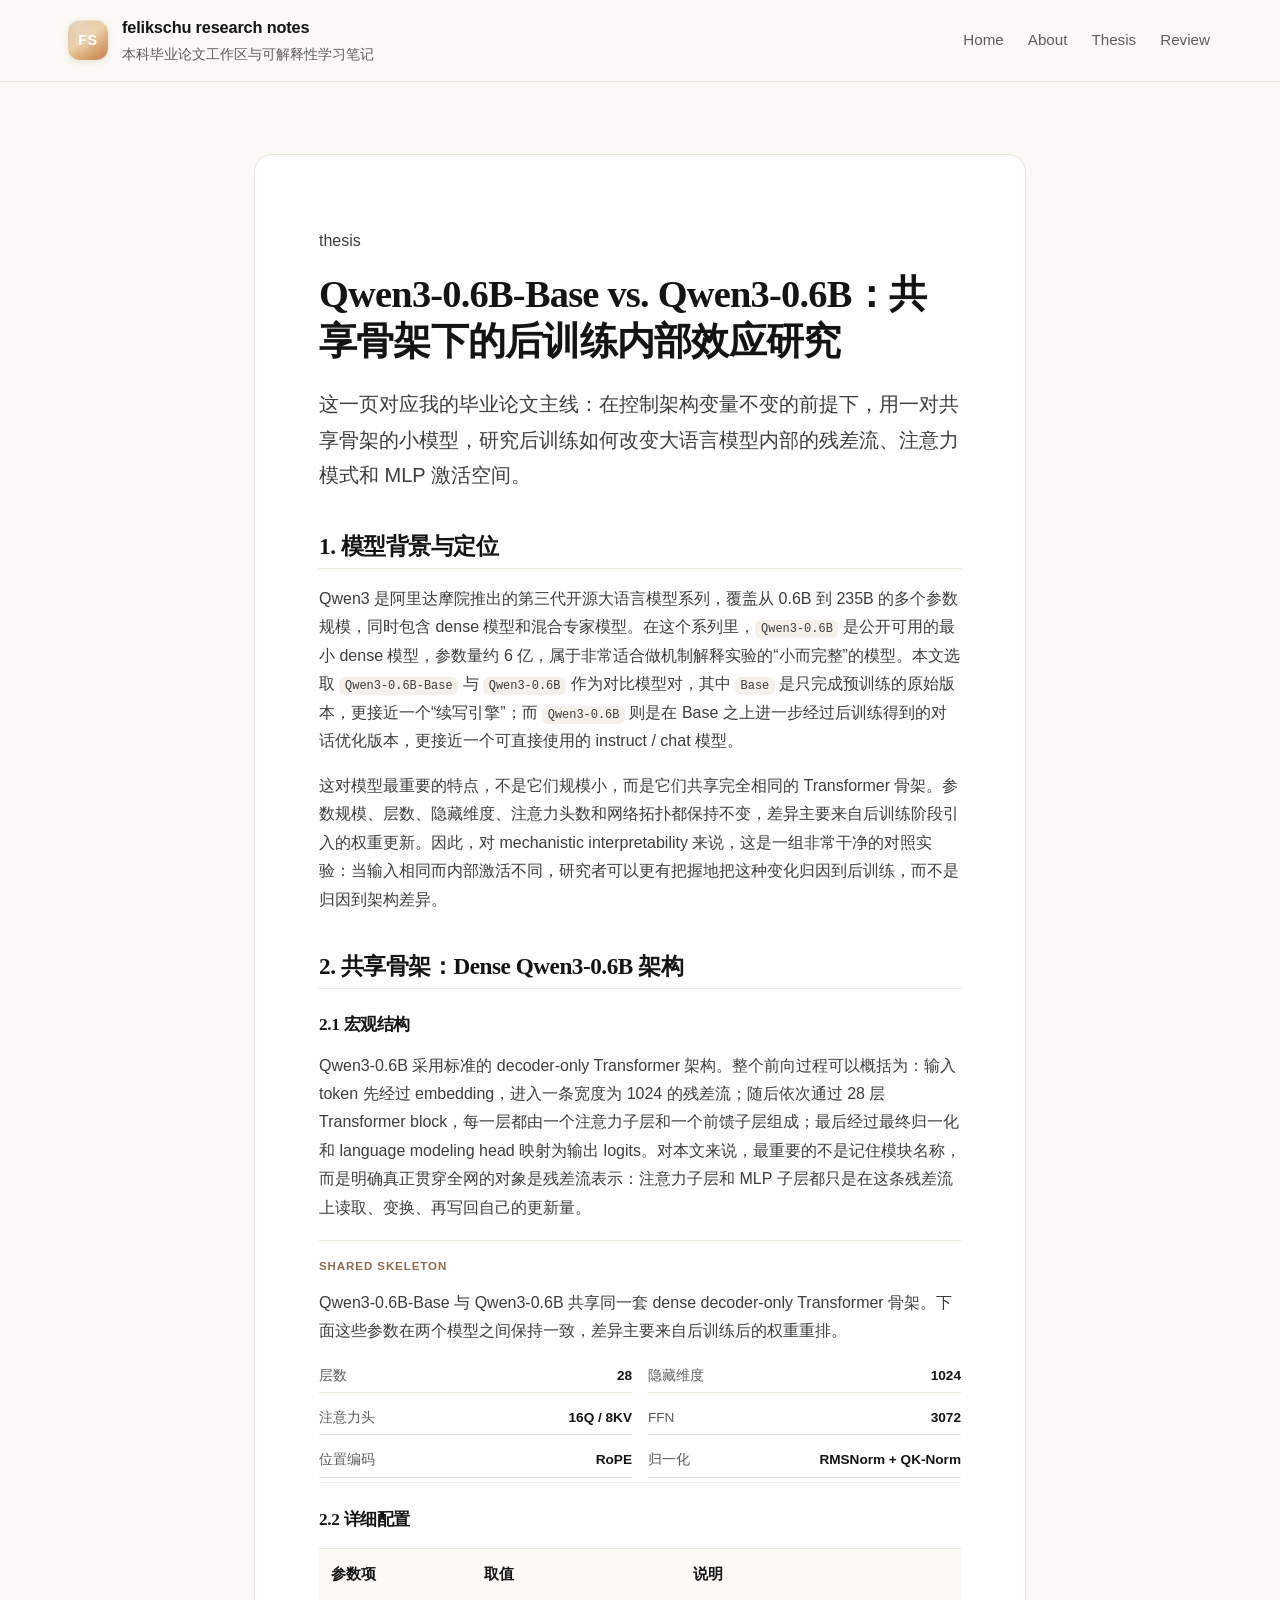
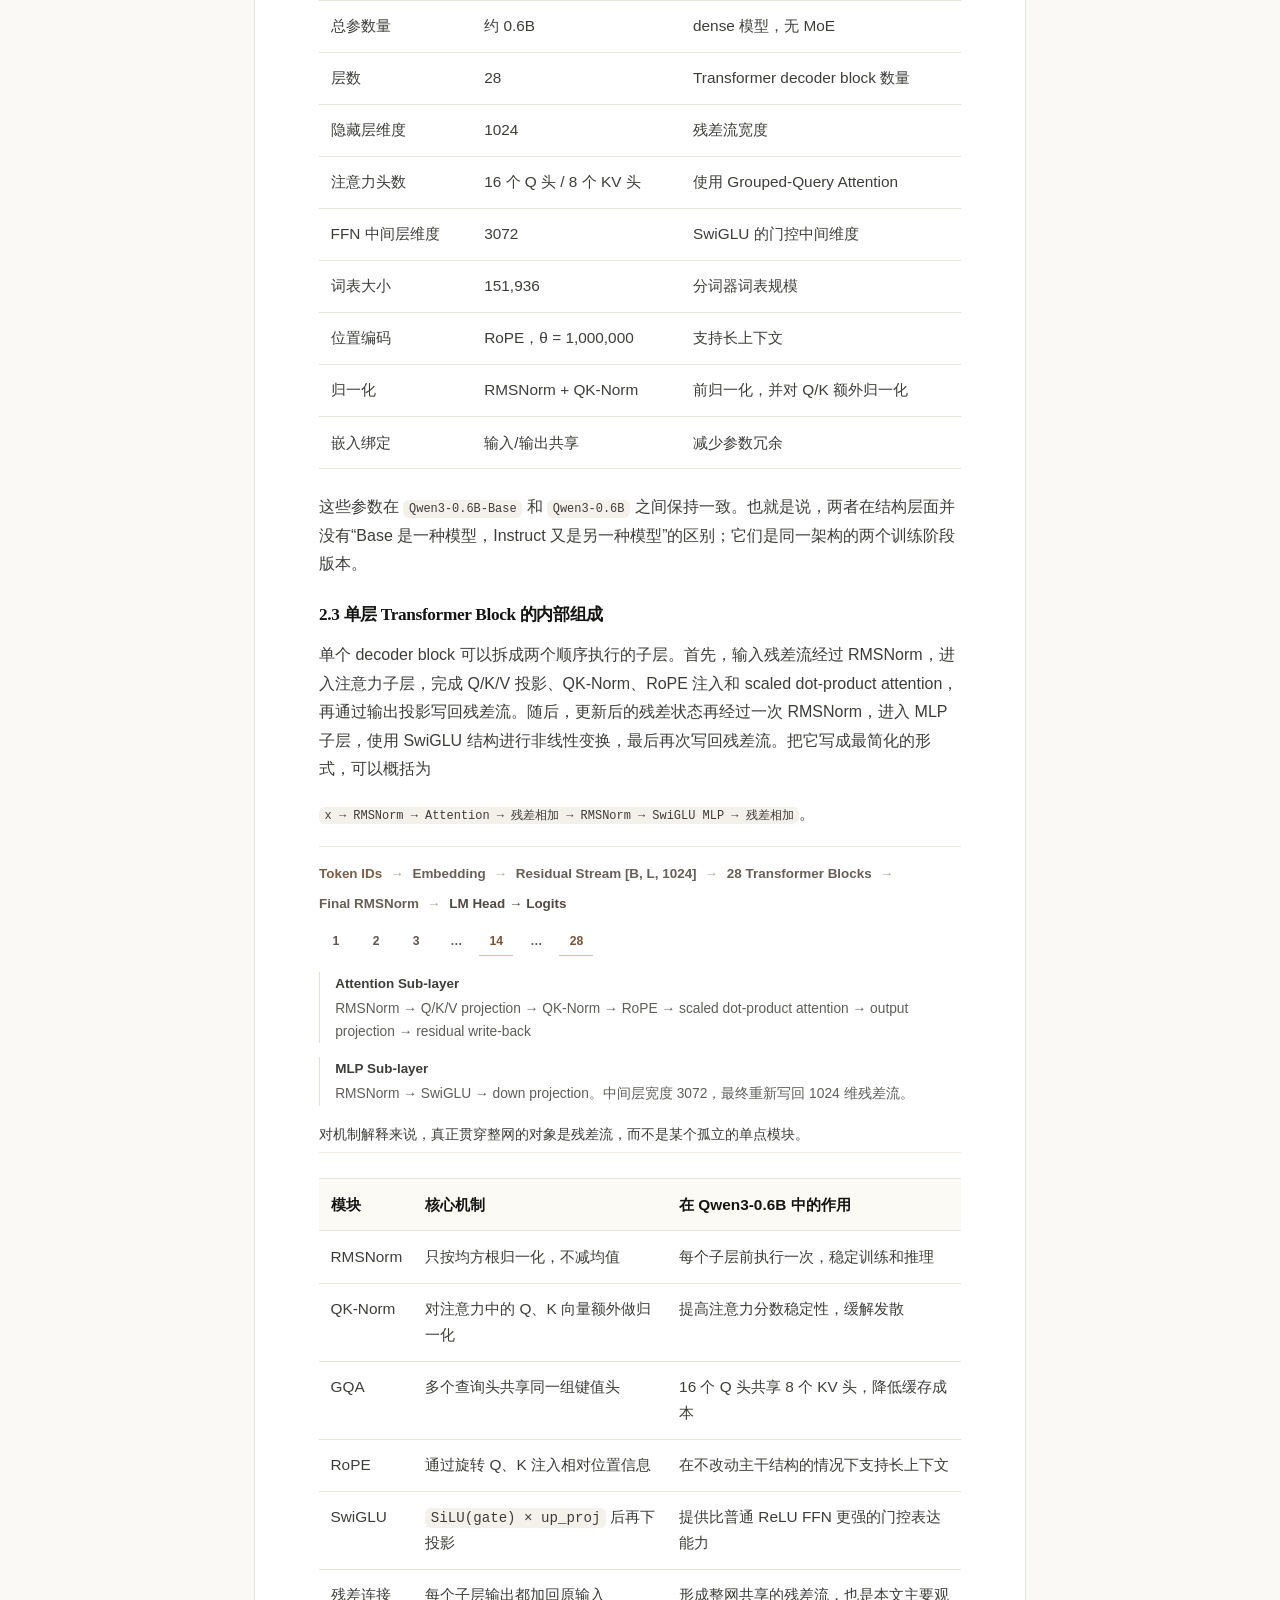
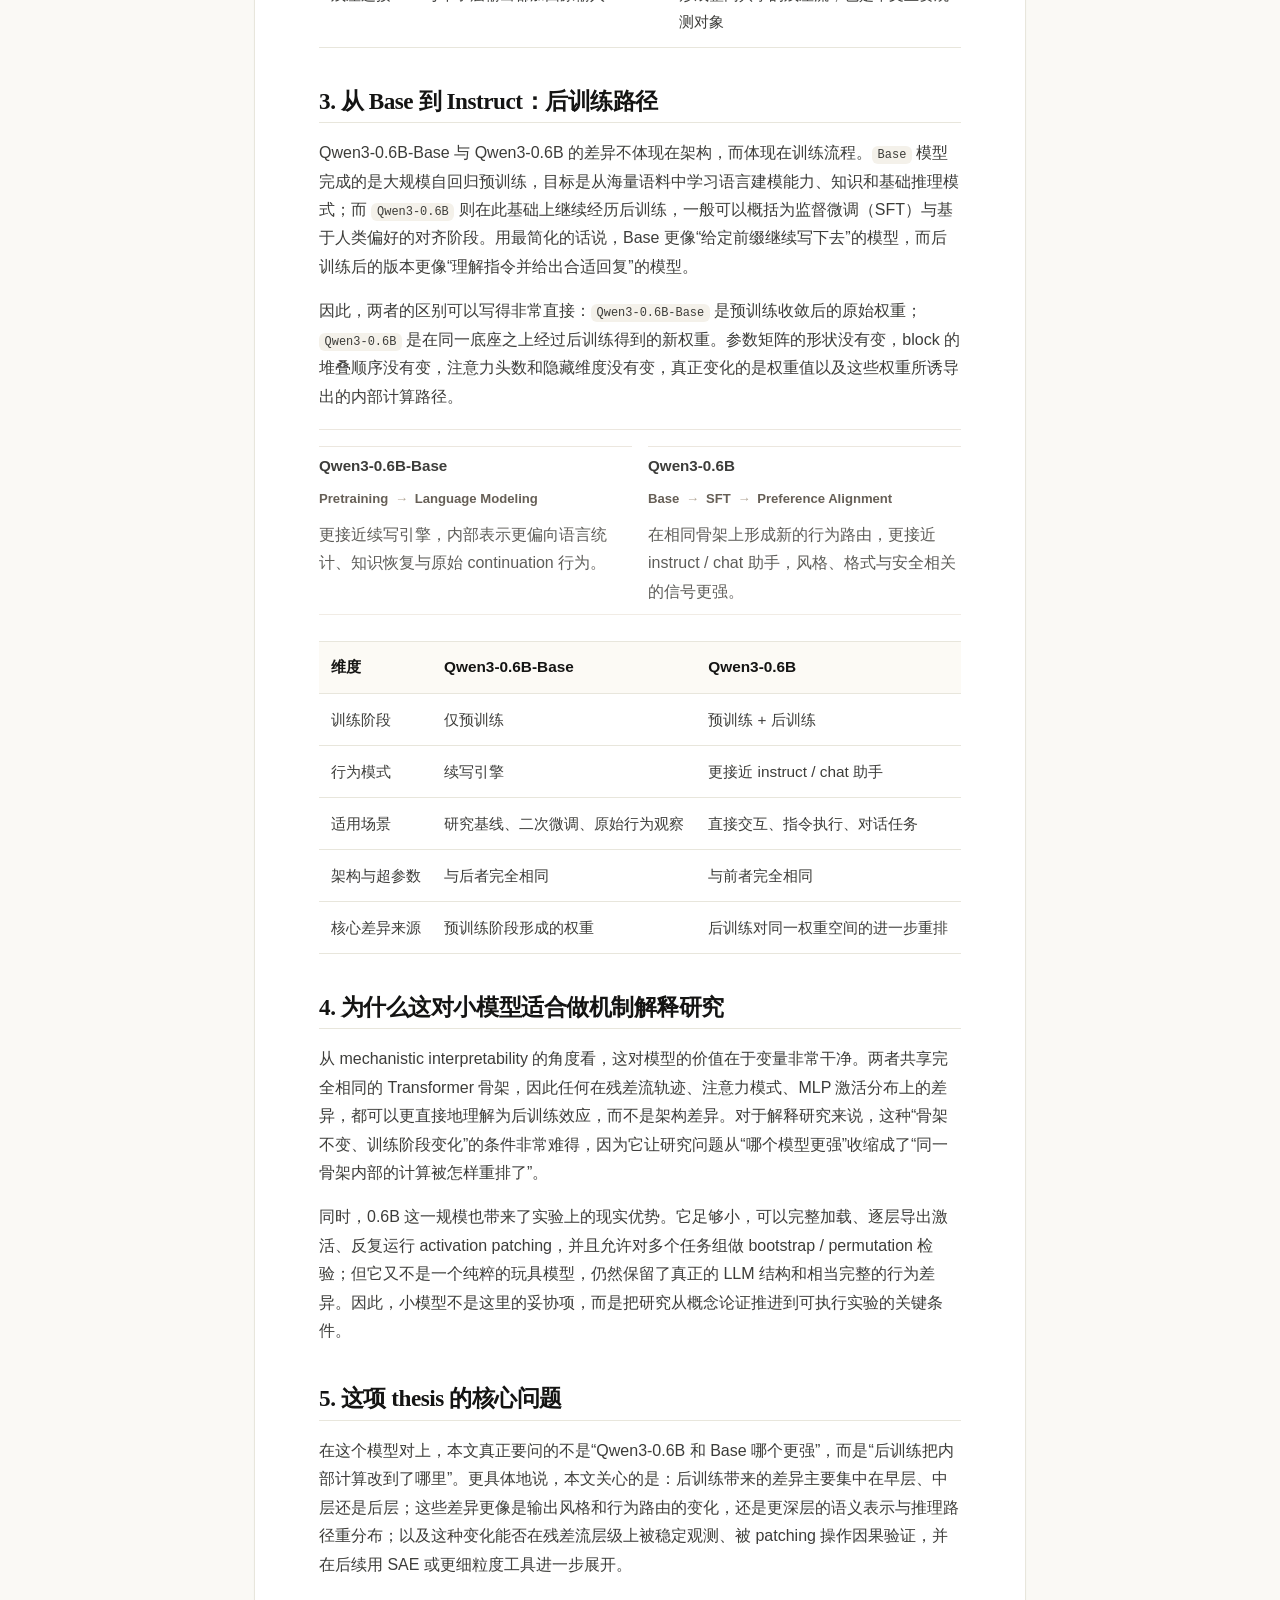
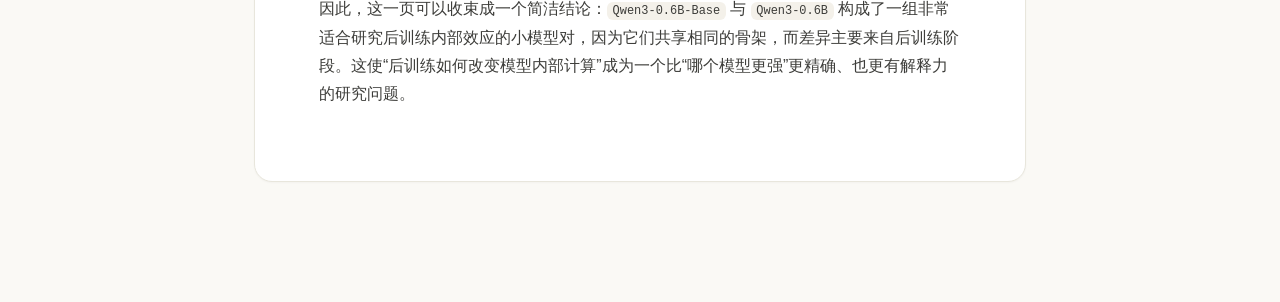
==== thesis/index.html @ 230e5ba9 "Refine thesis visuals" ====
<!doctype html>
<html lang="zh-CN">
<head>
  <meta charset="utf-8" />
  <meta name="viewport" content="width=device-width, initial-scale=1" />
  <title>Qwen3 Thesis Notes</title>
  <link rel="stylesheet" href="../assets/styles.css" />
  
</head>
<body>

  <header class="site-header">
    <div class="site-header__inner">
      <a class="brand" href="../index.html">
        <span class="brand__avatar">FS</span>
        <span class="brand__text">
          <strong>felikschu research notes</strong>
          <span>本科毕业论文工作区与可解释性学习笔记</span>
        </span>
      </a>
      <nav class="site-nav">
        <a href="../index.html">Home</a>
        <a href="../about/index.html">About</a>
        <a href="../thesis/index.html">Thesis</a>
        <a href="../review/index.html">Review</a>
      </nav>
    </div>
  </header>
  <main class="page-shell">
    <article class="simple-page">
      <p class="eyebrow">thesis</p>
      <h1>Qwen3-0.6B-Base vs. Qwen3-0.6B：共享骨架下的后训练内部效应研究</h1>
      <p class="simple-page__lead">这一页对应我的毕业论文主线：在控制架构变量不变的前提下，用一对共享骨架的小模型，研究后训练如何改变大语言模型内部的残差流、注意力模式和 MLP 激活空间。</p>

      <h2>1. 模型背景与定位</h2>
      <p>Qwen3 是阿里达摩院推出的第三代开源大语言模型系列，覆盖从 0.6B 到 235B 的多个参数规模，同时包含 dense 模型和混合专家模型。在这个系列里，<code>Qwen3-0.6B</code> 是公开可用的最小 dense 模型，参数量约 6 亿，属于非常适合做机制解释实验的“小而完整”的模型。本文选取 <code>Qwen3-0.6B-Base</code> 与 <code>Qwen3-0.6B</code> 作为对比模型对，其中 <code>Base</code> 是只完成预训练的原始版本，更接近一个“续写引擎”；而 <code>Qwen3-0.6B</code> 则是在 Base 之上进一步经过后训练得到的对话优化版本，更接近一个可直接使用的 instruct / chat 模型。</p>

      <p>这对模型最重要的特点，不是它们规模小，而是它们共享完全相同的 Transformer 骨架。参数规模、层数、隐藏维度、注意力头数和网络拓扑都保持不变，差异主要来自后训练阶段引入的权重更新。因此，对 mechanistic interpretability 来说，这是一组非常干净的对照实验：当输入相同而内部激活不同，研究者可以更有把握地把这种变化归因到后训练，而不是归因到架构差异。</p>

      <h2>2. 共享骨架：Dense Qwen3-0.6B 架构</h2>
      <h3>2.1 宏观结构</h3>
      <p>Qwen3-0.6B 采用标准的 decoder-only Transformer 架构。整个前向过程可以概括为：输入 token 先经过 embedding，进入一条宽度为 1024 的残差流；随后依次通过 28 层 Transformer block，每一层都由一个注意力子层和一个前馈子层组成；最后经过最终归一化和 language modeling head 映射为输出 logits。对本文来说，最重要的不是记住模块名称，而是明确真正贯穿全网的对象是残差流表示：注意力子层和 MLP 子层都只是在这条残差流上读取、变换、再写回自己的更新量。</p>

      <section class="thesis-inline thesis-inline--skeleton">
        <div class="skeleton-summary">
          <span class="mini-chip">shared skeleton</span>
          <p>Qwen3-0.6B-Base 与 Qwen3-0.6B 共享同一套 dense decoder-only Transformer 骨架。下面这些参数在两个模型之间保持一致，差异主要来自后训练后的权重重排。</p>
        </div>
        <div class="shared-grid">
          <div class="shared-item"><span>层数</span><strong>28</strong></div>
          <div class="shared-item"><span>隐藏维度</span><strong>1024</strong></div>
          <div class="shared-item"><span>注意力头</span><strong>16Q / 8KV</strong></div>
          <div class="shared-item"><span>FFN</span><strong>3072</strong></div>
          <div class="shared-item"><span>位置编码</span><strong>RoPE</strong></div>
          <div class="shared-item"><span>归一化</span><strong>RMSNorm + QK-Norm</strong></div>
        </div>
      </section>

      <h3>2.2 详细配置</h3>
      <table>
        <thead>
          <tr>
            <th>参数项</th>
            <th>取值</th>
            <th>说明</th>
          </tr>
        </thead>
        <tbody>
          <tr>
            <td>总参数量</td>
            <td>约 0.6B</td>
            <td>dense 模型，无 MoE</td>
          </tr>
          <tr>
            <td>层数</td>
            <td>28</td>
            <td>Transformer decoder block 数量</td>
          </tr>
          <tr>
            <td>隐藏层维度</td>
            <td>1024</td>
            <td>残差流宽度</td>
          </tr>
          <tr>
            <td>注意力头数</td>
            <td>16 个 Q 头 / 8 个 KV 头</td>
            <td>使用 Grouped-Query Attention</td>
          </tr>
          <tr>
            <td>FFN 中间层维度</td>
            <td>3072</td>
            <td>SwiGLU 的门控中间维度</td>
          </tr>
          <tr>
            <td>词表大小</td>
            <td>151,936</td>
            <td>分词器词表规模</td>
          </tr>
          <tr>
            <td>位置编码</td>
            <td>RoPE，θ = 1,000,000</td>
            <td>支持长上下文</td>
          </tr>
          <tr>
            <td>归一化</td>
            <td>RMSNorm + QK-Norm</td>
            <td>前归一化，并对 Q/K 额外归一化</td>
          </tr>
          <tr>
            <td>嵌入绑定</td>
            <td>输入/输出共享</td>
            <td>减少参数冗余</td>
          </tr>
        </tbody>
      </table>

      <p>这些参数在 <code>Qwen3-0.6B-Base</code> 和 <code>Qwen3-0.6B</code> 之间保持一致。也就是说，两者在结构层面并没有“Base 是一种模型，Instruct 又是另一种模型”的区别；它们是同一架构的两个训练阶段版本。</p>

      <h3>2.3 单层 Transformer Block 的内部组成</h3>
      <p>单个 decoder block 可以拆成两个顺序执行的子层。首先，输入残差流经过 RMSNorm，进入注意力子层，完成 Q/K/V 投影、QK-Norm、RoPE 注入和 scaled dot-product attention，再通过输出投影写回残差流。随后，更新后的残差状态再经过一次 RMSNorm，进入 MLP 子层，使用 SwiGLU 结构进行非线性变换，最后再次写回残差流。把它写成最简化的形式，可以概括为</p>
      <p><code>x → RMSNorm → Attention → 残差相加 → RMSNorm → SwiGLU MLP → 残差相加</code>。</p>

      <section class="thesis-inline thesis-inline--flow">
        <div class="flow-line">
          <span class="flow-token">Token IDs</span>
          <span class="flow-step">Embedding</span>
          <span class="flow-step">Residual Stream [B, L, 1024]</span>
          <span class="flow-step">28 Transformer Blocks</span>
          <span class="flow-step">Final RMSNorm</span>
          <span class="flow-step flow-step--dark">LM Head → Logits</span>
        </div>

        <div class="layer-ribbon">
          <span>1</span>
          <span>2</span>
          <span>3</span>
          <span>…</span>
          <span class="is-active">14</span>
          <span>…</span>
          <span class="is-active">28</span>
        </div>

        <div class="block-plain">
          <div class="block-plain__section">
            <p class="block-plain__label">Attention Sub-layer</p>
            <p>RMSNorm → Q/K/V projection → QK-Norm → RoPE → scaled dot-product attention → output projection → residual write-back</p>
          </div>
          <div class="block-plain__section">
            <p class="block-plain__label">MLP Sub-layer</p>
            <p>RMSNorm → SwiGLU → down projection。中间层宽度 3072，最终重新写回 1024 维残差流。</p>
          </div>
          <p class="block-plain__note">对机制解释来说，真正贯穿整网的对象是残差流，而不是某个孤立的单点模块。</p>
        </div>
      </section>

      <table>
        <thead>
          <tr>
            <th>模块</th>
            <th>核心机制</th>
            <th>在 Qwen3-0.6B 中的作用</th>
          </tr>
        </thead>
        <tbody>
          <tr>
            <td>RMSNorm</td>
            <td>只按均方根归一化，不减均值</td>
            <td>每个子层前执行一次，稳定训练和推理</td>
          </tr>
          <tr>
            <td>QK-Norm</td>
            <td>对注意力中的 Q、K 向量额外做归一化</td>
            <td>提高注意力分数稳定性，缓解发散</td>
          </tr>
          <tr>
            <td>GQA</td>
            <td>多个查询头共享同一组键值头</td>
            <td>16 个 Q 头共享 8 个 KV 头，降低缓存成本</td>
          </tr>
          <tr>
            <td>RoPE</td>
            <td>通过旋转 Q、K 注入相对位置信息</td>
            <td>在不改动主干结构的情况下支持长上下文</td>
          </tr>
          <tr>
            <td>SwiGLU</td>
            <td><code>SiLU(gate) × up_proj</code> 后再下投影</td>
            <td>提供比普通 ReLU FFN 更强的门控表达能力</td>
          </tr>
          <tr>
            <td>残差连接</td>
            <td>每个子层输出都加回原输入</td>
            <td>形成整网共享的残差流，也是本文主要观测对象</td>
          </tr>
        </tbody>
      </table>

      <h2>3. 从 Base 到 Instruct：后训练路径</h2>
      <p>Qwen3-0.6B-Base 与 Qwen3-0.6B 的差异不体现在架构，而体现在训练流程。<code>Base</code> 模型完成的是大规模自回归预训练，目标是从海量语料中学习语言建模能力、知识和基础推理模式；而 <code>Qwen3-0.6B</code> 则在此基础上继续经历后训练，一般可以概括为监督微调（SFT）与基于人类偏好的对齐阶段。用最简化的话说，Base 更像“给定前缀继续写下去”的模型，而后训练后的版本更像“理解指令并给出合适回复”的模型。</p>

      <p>因此，两者的区别可以写得非常直接：<code>Qwen3-0.6B-Base</code> 是预训练收敛后的原始权重；<code>Qwen3-0.6B</code> 是在同一底座之上经过后训练得到的新权重。参数矩阵的形状没有变，block 的堆叠顺序没有变，注意力头数和隐藏维度没有变，真正变化的是权重值以及这些权重所诱导出的内部计算路径。</p>

      <section class="thesis-inline thesis-inline--training">
        <div class="training-lanes">
          <div class="training-lane">
            <p class="training-lane__title">Qwen3-0.6B-Base</p>
            <div class="training-chain">
              <span>Pretraining</span>
              <i>→</i>
              <span>Language Modeling</span>
            </div>
            <p>更接近续写引擎，内部表示更偏向语言统计、知识恢复与原始 continuation 行为。</p>
          </div>
          <div class="training-lane">
            <p class="training-lane__title">Qwen3-0.6B</p>
            <div class="training-chain">
              <span>Base</span>
              <i>→</i>
              <span>SFT</span>
              <i>→</i>
              <span>Preference Alignment</span>
            </div>
            <p>在相同骨架上形成新的行为路由，更接近 instruct / chat 助手，风格、格式与安全相关的信号更强。</p>
          </div>
        </div>
      </section>

      <table>
        <thead>
          <tr>
            <th>维度</th>
            <th>Qwen3-0.6B-Base</th>
            <th>Qwen3-0.6B</th>
          </tr>
        </thead>
        <tbody>
          <tr>
            <td>训练阶段</td>
            <td>仅预训练</td>
            <td>预训练 + 后训练</td>
          </tr>
          <tr>
            <td>行为模式</td>
            <td>续写引擎</td>
            <td>更接近 instruct / chat 助手</td>
          </tr>
          <tr>
            <td>适用场景</td>
            <td>研究基线、二次微调、原始行为观察</td>
            <td>直接交互、指令执行、对话任务</td>
          </tr>
          <tr>
            <td>架构与超参数</td>
            <td>与后者完全相同</td>
            <td>与前者完全相同</td>
          </tr>
          <tr>
            <td>核心差异来源</td>
            <td>预训练阶段形成的权重</td>
            <td>后训练对同一权重空间的进一步重排</td>
          </tr>
        </tbody>
      </table>

      <h2>4. 为什么这对小模型适合做机制解释研究</h2>
      <p>从 mechanistic interpretability 的角度看，这对模型的价值在于变量非常干净。两者共享完全相同的 Transformer 骨架，因此任何在残差流轨迹、注意力模式、MLP 激活分布上的差异，都可以更直接地理解为后训练效应，而不是架构差异。对于解释研究来说，这种“骨架不变、训练阶段变化”的条件非常难得，因为它让研究问题从“哪个模型更强”收缩成了“同一骨架内部的计算被怎样重排了”。</p>

      <p>同时，0.6B 这一规模也带来了实验上的现实优势。它足够小，可以完整加载、逐层导出激活、反复运行 activation patching，并且允许对多个任务组做 bootstrap / permutation 检验；但它又不是一个纯粹的玩具模型，仍然保留了真正的 LLM 结构和相当完整的行为差异。因此，小模型不是这里的妥协项，而是把研究从概念论证推进到可执行实验的关键条件。</p>

      <h2>5. 这项 thesis 的核心问题</h2>
      <p>在这个模型对上，本文真正要问的不是“Qwen3-0.6B 和 Base 哪个更强”，而是“后训练把内部计算改到了哪里”。更具体地说，本文关心的是：后训练带来的差异主要集中在早层、中层还是后层；这些差异更像是输出风格和行为路由的变化，还是更深层的语义表示与推理路径重分布；以及这种变化能否在残差流层级上被稳定观测、被 patching 操作因果验证，并在后续用 SAE 或更细粒度工具进一步展开。</p>

      <p>因此，这一页可以收束成一个简洁结论：<code>Qwen3-0.6B-Base</code> 与 <code>Qwen3-0.6B</code> 构成了一组非常适合研究后训练内部效应的小模型对，因为它们共享相同的骨架，而差异主要来自后训练阶段。这使“后训练如何改变模型内部计算”成为一个比“哪个模型更强”更精确、也更有解释力的研究问题。</p>
    </article>
  </main>
</body>
</html>
---- assets/styles.css ----
@import url("./katex/katex.min.css");

:root {
  --bg: #faf9f5;
  --paper: #ffffff;
  --ink: #141413;
  --ink-secondary: #3d3d3a;
  --muted: #5e5d59;
  --cloud: #87867f;
  --line: #e8e6dc;
  --line-subtle: #f0eee6;
  --accent: #9e4e2c;
  --accent-hover: #7f3b1e;
  --accent-soft: #fdfbf7;
  --shadow-sm: 0 1px 2px rgba(20,20,19,0.03);
  --shadow-md: 0 4px 14px rgba(20,20,19,0.05);
  --shadow-lg: 0 14px 36px rgba(20,20,19,0.08);
}

* { box-sizing: border-box; }
html, body { margin: 0; padding: 0; background: var(--bg); color: var(--ink); }
body {
  font-family: -apple-system, BlinkMacSystemFont, "Segoe UI", Roboto, Helvetica, Arial, sans-serif;
  line-height: 1.7;
  -webkit-font-smoothing: antialiased;
  -moz-osx-font-smoothing: grayscale;
}

a { color: var(--accent); text-decoration: none; transition: color 120ms ease; }
a:hover { color: var(--accent-hover); text-decoration: underline; }

/* Citations */
.cite-row {
  display: inline-flex;
  align-items: center;
  flex-wrap: nowrap;
  gap: 0.24rem;
  margin-left: 0.14rem;
  vertical-align: baseline;
  white-space: nowrap;
}

.cite {
  position: relative;
  font-size: 0.92em;
  display: inline-flex;
  align-items: center;
  white-space: nowrap;
  margin: 0;
  vertical-align: baseline;
}

.cite__button {
  appearance: none;
  border: 1px solid rgba(158, 78, 44, 0.16);
  border-radius: 999px;
  background: #fcf7ef;
  padding: 0.02rem 0.48rem;
  display: inline-flex;
  align-items: center;
  justify-content: center;
  cursor: pointer;
  box-shadow: var(--shadow-sm);
  transition: border-color 120ms ease, background 120ms ease, color 120ms ease;
}

.cite__button:hover,
.cite.is-open .cite__button {
  border-color: rgba(158, 78, 44, 0.32);
  background: #fffaf3;
}

.cite__button:focus-visible {
  outline: 2px solid rgba(158, 78, 44, 0.22);
  outline-offset: 2px;
}

.cite__label {
  display: inline-block;
  color: #6a503d;
  font-size: 0.84rem;
  line-height: 1.35;
  font-variant-numeric: tabular-nums;
  pointer-events: none;
}
.cite__card {
  position: absolute;
  left: 0;
  bottom: calc(100% + 6px);
  min-width: 260px;
  max-width: 420px;
  padding: 10px 12px;
  border: 1px solid var(--line);
  background: #fffaf5;
  color: #1f1e1d;
  font-size: 0.85rem;
  line-height: 1.45;
  box-shadow: var(--shadow-lg);
  border-radius: 10px;
  opacity: 0;
  pointer-events: none;
  transform: translateY(6px);
  transition: opacity 120ms ease, transform 120ms ease;
  z-index: 30;
  display: flex;
  flex-direction: column;
  gap: 0.15rem;
}
.cite.is-open .cite__card {
  opacity: 1;
  pointer-events: auto;
  transform: translateY(0);
}

.cite-row + .cite-row {
  margin-left: 0.22rem;
}
.cite__card-title { font-weight: 600; color: #141413; }
.cite__card-meta { color: var(--muted); font-size: 0.8rem; }
.cite__card-link { margin-top: 0.15rem; color: var(--accent); font-size: 0.8rem; }

code { background: #f4f1ea; padding: 0.12rem 0.35rem; border-radius: 6px; font-size: 0.92em; }
pre code { display: block; padding: 1rem; overflow-x: auto; }
blockquote {
  border-left: 3px solid #d4c4a8;
  margin: 1.5rem 0;
  padding: 0.6rem 1.25rem;
  background: var(--accent-soft);
  color: #3d3d3a;
}

h1, h2, h3 {
  line-height: 1.22;
  font-family: "Iowan Old Style", "Palatino Linotype", "Book Antiqua", Georgia, serif;
  font-weight: 600;
  letter-spacing: -0.02em;
  color: var(--ink);
}
h2 { border-bottom: 1px solid var(--line); padding-bottom: 0.45rem; margin-top: 2.8rem; }
hr { border: none; border-top: 1px solid var(--line); margin: 2.5rem 0; }

.section-sources {
  display: flex;
  flex-wrap: wrap;
  align-items: center;
  gap: 0.8rem;
  margin: -0.1rem 0 1.2rem;
}

.section-sources__label {
  color: var(--muted);
  font-size: 0.8rem;
  text-transform: uppercase;
  letter-spacing: 0.08em;
}

.section-sources__list {
  display: flex;
  flex-wrap: wrap;
  gap: 0.55rem;
}

.section-source {
  display: inline-flex;
  align-items: center;
  padding: 0.34rem 0.62rem;
  border: 1px solid var(--line);
  border-radius: 999px;
  background: #fffaf3;
  color: #5e4d3c;
  font-size: 0.88rem;
  text-decoration: none;
}

.section-source:hover {
  text-decoration: none;
  color: var(--accent);
  border-color: #dbc6a8;
}

/* Header */
.site-header {
  position: sticky;
  top: 0;
  z-index: 20;
  background: rgba(250, 249, 245, 0.9);
  backdrop-filter: saturate(150%) blur(12px);
  border-bottom: 1px solid var(--line);
}

.site-header__inner {
  max-width: 1200px;
  margin: 0 auto;
  padding: 14px 28px;
  display: flex;
  align-items: center;
  justify-content: space-between;
  gap: 20px;
}

.brand {
  display: flex;
  align-items: center;
  gap: 14px;
  color: var(--ink);
}
.brand:hover { text-decoration: none; }

.brand__avatar {
  width: 40px;
  height: 40px;
  border-radius: 12px;
  display: grid;
  place-items: center;
  background:
    radial-gradient(140% 140% at 25% 10%, rgba(255,255,255,0.45) 0%, transparent 55%),
    linear-gradient(145deg, #c9a87c 0%, #eacba0 45%, #c47e4b 100%);
  color: #fff;
  font-weight: 700;
  font-size: 0.9rem;
  letter-spacing: 0.04em;
  box-shadow:
    inset 0 1px 1px rgba(255,255,255,0.35),
    0 2px 6px rgba(180, 120, 70, 0.18);
  text-shadow: 0 1px 1px rgba(0,0,0,0.06);
}

.brand__text {
  display: flex;
  flex-direction: column;
  gap: 1px;
}
.brand__text strong { font-weight: 600; font-size: 1.02rem; letter-spacing: -0.01em; }
.brand__text span { color: var(--muted); font-size: 0.88rem; }

.site-nav {
  display: flex;
  gap: 20px;
  flex-wrap: wrap;
}
.site-nav a {
  color: var(--muted);
  font-size: 0.95rem;
  font-weight: 500;
  padding: 4px 2px;
  border-bottom: 1.5px solid transparent;
  transition: color 150ms ease, border-color 150ms ease;
}
.site-nav a:hover {
  color: var(--accent);
  text-decoration: none;
  border-bottom-color: rgba(158, 78, 44, 0.35);
}

/* Longform (review) */
.longform-shell {
  max-width: 1180px;
  margin: 0 auto;
  padding: 56px 28px 100px;
  display: flex;
  align-items: flex-start;
}

.longform-shell--single {
  max-width: 980px;
}

.toc-card {
  flex: 0 0 auto;
  width: 220px;
  margin-right: 28px;
  position: sticky;
  top: 92px;
  align-self: flex-start;
  background: transparent;
  border: none;
  box-shadow: none;
  padding: 0;
  overflow: hidden;
  transition:
    width 350ms cubic-bezier(0.4, 0, 0.2, 1),
    margin-right 350ms cubic-bezier(0.4, 0, 0.2, 1);
}

.toc-card.collapsed {
  width: 0;
  margin-right: 0;
  pointer-events: none;
}

.toc-inner {
  min-width: 220px;
  opacity: 1;
  transform: translateX(0);
  padding: 2px 0;
  transition:
    opacity 280ms cubic-bezier(0.4, 0, 0.2, 1),
    transform 280ms cubic-bezier(0.4, 0, 0.2, 1);
}

.toc-card.collapsed .toc-inner {
  opacity: 0;
  transform: translateX(-16px);
}

.toc-header {
  display: flex;
  align-items: center;
  justify-content: space-between;
  gap: 1rem;
  margin-bottom: 1rem;
}

.toc-heading {
  display: flex;
  flex-direction: column;
  gap: 0.18rem;
}

.toc-heading__kicker {
  color: var(--cloud);
  font-size: 0.64rem;
  text-transform: uppercase;
  letter-spacing: 0.12em;
  font-weight: 600;
}

.toc-heading__title {
  margin: 0;
  color: #2d2c2a;
  font-family: "Iowan Old Style", "Palatino Linotype", "Book Antiqua", Georgia, serif;
  font-size: 0.94rem;
  font-weight: 550;
  letter-spacing: -0.01em;
}

.toc-toggle {
  appearance: none;
  border: none;
  background: transparent;
  cursor: pointer;
  color: var(--muted);
  font-size: 1.1rem;
  padding: 6px 10px;
  border-radius: 8px;
  transition: color 150ms ease, background 150ms ease;
  line-height: 1;
}
.toc-toggle:hover {
  color: var(--accent);
  background: rgba(20,20,19,0.04);
}

.toc-toggle--floating {
  position: fixed;
  left: 8px;
  top: 110px;
  z-index: 25;
  background: transparent;
  border: none;
  border-radius: 0;
  width: 52px;
  height: 76px;
  padding: 0;
  box-shadow: none;
  opacity: 0;
  pointer-events: none;
  transform: translateX(-6px);
  transition: opacity 300ms ease, transform 300ms ease, color 150ms ease;
  font-size: 1.38rem;
  font-weight: 500;
  color: var(--cloud);
}
.toc-toggle--floating:hover {
  color: var(--accent);
}
.toc-toggle--floating.visible {
  opacity: 1;
  pointer-events: auto;
  transform: translateX(0);
}
.toc-toggle--floating:hover {
  background: transparent;
}

.toc-list {
  margin: 0;
  padding-left: 0;
  list-style: none;
}
.toc-list li { margin: 0.55rem 0; }
.toc-list a {
  color: var(--muted);
  text-decoration: none;
  font-size: 0.9rem;
  display: block;
  padding: 3px 0 3px 8px;
  margin-left: -8px;
  border-left: 2px solid transparent;
  transition: color 120ms ease, border-color 120ms ease;
}
.toc-list a:hover {
  color: var(--accent);
  text-decoration: none;
  border-left-color: rgba(158, 78, 44, 0.3);
}

.longform-article {
  flex: 1 1 auto;
  max-width: 820px;
  min-width: 0;
  margin-left: auto;
  margin-right: auto;
  padding: 52px 48px 76px;
}

.longform-article pre,
.longform-article .katex-display {
  max-width: 100%;
  overflow-x: auto;
}

.longform-article img,
.longform-article table {
  max-width: 100%;
  height: auto;
  display: block;
}

.longform-article p,
.longform-article li { font-size: 1.05rem; color: var(--ink-secondary); }
.longform-article p {
  overflow-wrap: break-word;
}
.longform-article h1 { font-size: 2.2rem; margin-bottom: 1.2rem; }

.article-meta {
  display: flex;
  gap: 14px;
  flex-wrap: wrap;
  color: var(--muted);
  font-size: 0.92rem;
  margin-bottom: 1.1rem;
}

.references-block {
  margin-top: 3.6rem;
  border-top: 1px solid var(--line);
  padding-top: 2rem;
}
.references { padding-left: 1.4rem; }
.references li { margin-bottom: 1.1rem; }
.ref-label { font-weight: 600; margin-right: 0.45rem; }
.ref-links {
  display: inline-flex;
  gap: 0.35rem;
  margin-left: 0.6rem;
  flex-wrap: wrap;
}
.ref-backlink { color: var(--muted); font-size: 0.92rem; text-decoration: none; }
.ref-backlink:hover { color: var(--accent); text-decoration: none; }

/* Profile card */
.profile-card {
  align-self: start;
  position: sticky;
  top: 88px;
  background: var(--paper);
  border: 1px solid var(--line);
  border-radius: 18px;
  padding: 28px;
  box-shadow: var(--shadow-sm);
}
.profile-card h2 {
  border: none;
  margin: 1rem 0 0.35rem;
  padding: 0;
  font-size: 1.4rem;
}
.profile-card__muted { color: var(--muted); font-size: 0.92rem; line-height: 1.55; }

.profile-card__avatar {
  width: 72px;
  height: 72px;
  border-radius: 20px;
  display: grid;
  place-items: center;
  background:
    radial-gradient(140% 140% at 25% 10%, rgba(255,255,255,0.45) 0%, transparent 55%),
    linear-gradient(145deg, #c9a87c 0%, #eacba0 45%, #c47e4b 100%);
  color: #fff;
  font-weight: 700;
  font-size: 1.35rem;
  letter-spacing: 0.04em;
  box-shadow:
    inset 0 1px 1px rgba(255,255,255,0.35),
    0 5px 16px rgba(180, 120, 70, 0.18);
  text-shadow: 0 1px 2px rgba(0,0,0,0.06);
}

.profile-card--compact {
  position: static;
}

/* Home — clean, editorial, card-less layout */
.home-shell {
  max-width: 980px;
  margin: 0 auto;
  padding: 56px 28px 120px;
}

.blog-home { display: grid; gap: 72px; }

.hero-plain {
  display: flex;
  align-items: flex-start;
  justify-content: space-between;
  gap: 28px;
}

.hero-plain__copy {
  max-width: 680px;
}

.hero-plain__copy h1 {
  font-size: 2.8rem;
  margin: 0 0 0.6rem;
  letter-spacing: -0.02em;
}

.hero-plain__lead {
  font-size: 1.35rem;
  line-height: 1.5;
  color: var(--ink-secondary);
  margin: 0 0 1rem;
}

.hero-plain__copy > p {
  color: var(--muted);
  margin: 0 0 1.2rem;
}

.hero-plain__links {
  display: flex;
  align-items: center;
  gap: 10px;
  flex-wrap: wrap;
  margin-top: 1.4rem;
}

.hero-plain__links a {
  color: var(--accent);
  font-weight: 500;
  text-decoration: none;
}
.hero-plain__links a:hover {
  text-decoration: underline;
}

.link-sep {
  color: var(--cloud);
  font-size: 0.9rem;
}

.hero-plain__mark {
  flex: 0 0 auto;
}

.hero-mark {
  width: 72px;
  height: 72px;
  border-radius: 20px;
  display: grid;
  place-items: center;
  background:
    radial-gradient(140% 140% at 25% 10%, rgba(255,255,255,0.45) 0%, transparent 55%),
    linear-gradient(145deg, #c9a87c 0%, #eacba0 45%, #c47e4b 100%);
  color: #fff;
  font-weight: 700;
  font-size: 1.35rem;
  letter-spacing: 0.04em;
  box-shadow:
    inset 0 1px 1px rgba(255,255,255,0.35),
    0 5px 16px rgba(180, 120, 70, 0.18);
  text-shadow: 0 1px 2px rgba(0,0,0,0.06);
}

.section-title {
  font-size: 0.85rem;
  text-transform: uppercase;
  letter-spacing: 0.12em;
  color: var(--cloud);
  font-weight: 600;
  margin-bottom: 1.6rem;
}

.writing-section { }

.writing-list {
  display: grid;
  gap: 2.2rem;
}

.writing-item { }

.writing-item__meta {
  display: flex;
  align-items: center;
  gap: 12px;
  margin-bottom: 0.35rem;
}

.writing-item__eyebrow {
  font-size: 0.75rem;
  text-transform: uppercase;
  letter-spacing: 0.1em;
  color: var(--cloud);
  font-weight: 600;
}

.writing-item__date {
  font-size: 0.85rem;
  color: var(--muted);
}

.writing-item__title {
  font-size: 1.45rem;
  margin: 0 0 0.4rem;
  font-weight: 600;
}

.writing-item__title a {
  color: var(--ink);
  text-decoration: none;
}
.writing-item__title a:hover {
  color: var(--accent);
  text-decoration: underline;
}

.writing-item__desc {
  margin: 0;
  color: var(--muted);
  font-size: 1rem;
  line-height: 1.7;
}

.focus-section { }

.focus-lead {
  font-size: 1.25rem;
  color: var(--ink-secondary);
  line-height: 1.6;
  margin: 0 0 1.2rem;
}

.focus-list {
  display: grid;
  gap: 1rem;
}

.focus-list p {
  margin: 0;
  color: var(--muted);
  line-height: 1.7;
}

.focus-list strong {
  color: var(--ink);
  font-weight: 600;
}

.home-footer {
  margin-top: 16px;
  padding-top: 28px;
  border-top: 1px solid var(--line);
  color: var(--cloud);
  font-size: 0.92rem;
}

.home-footer p {
  margin: 0;
}

/* Simple pages (about / thesis / notes / talks) */
.page-shell {
  max-width: 820px;
  margin: 0 auto;
  padding: 72px 24px 120px;
}

.simple-page {
  background: var(--paper);
  border: 1px solid var(--line);
  border-radius: 18px;
  padding: 56px 64px;
  box-shadow: var(--shadow-sm);
}

.simple-page h1 {
  margin: 0.2rem 0 1.4rem;
  font-size: 2.4rem;
  letter-spacing: -0.02em;
}

.simple-page h2 {
  margin-top: 2.4rem;
  margin-bottom: 0.9rem;
  font-size: 1.45rem;
}

.simple-page h3 {
  margin-top: 1.6rem;
  margin-bottom: 0.7rem;
  font-size: 1.08rem;
  color: var(--ink);
}

.simple-page__lead {
  font-size: 1.25rem;
  color: var(--ink-secondary);
  line-height: 1.7;
  margin-bottom: 2rem;
}

.simple-page p {
  color: var(--ink-secondary);
  line-height: 1.78;
}

.simple-page ul {
  padding-left: 1.3rem;
  color: var(--ink-secondary);
  margin: 0.8rem 0 1.2rem;
}

.simple-page li {
  margin: 1rem 0;
  line-height: 1.75;
  padding-left: 0.2rem;
}

.simple-page li::marker {
  color: var(--accent);
}

.simple-page table {
  width: 100%;
  border-collapse: collapse;
  margin: 1.1rem 0 1.5rem;
  font-size: 0.96rem;
  color: var(--ink-secondary);
}

.simple-page th,
.simple-page td {
  text-align: left;
  vertical-align: top;
  padding: 0.78rem 0.72rem;
  border-top: 1px solid var(--line);
}

.simple-page thead th {
  color: var(--ink);
  font-weight: 600;
  background: #fcfaf5;
}

.simple-page tbody tr:last-child td {
  border-bottom: 1px solid var(--line);
}

.thesis-inline {
  margin: 1.1rem 0 1.6rem;
  padding: 1rem 0 0.3rem;
  border-top: 1px solid #ece7df;
  border-bottom: 1px solid #f1ece5;
}

.mini-chip {
  display: inline-block;
  color: #8b6b52;
  font-size: 0.72rem;
  letter-spacing: 0.08em;
  font-weight: 600;
  text-transform: uppercase;
  margin-bottom: 0.2rem;
}

.skeleton-summary {
  display: grid;
  gap: 0.55rem;
  margin-bottom: 0.8rem;
}

.skeleton-summary p {
  margin: 0;
}

.shared-grid {
  display: grid;
  grid-template-columns: repeat(2, minmax(0, 1fr));
  gap: 0.45rem 1rem;
}

.shared-item {
  display: flex;
  justify-content: space-between;
  gap: 0.8rem;
  padding: 0.34rem 0;
  border-bottom: 1px solid #eee8df;
  font-size: 0.85rem;
}

.shared-item span {
  color: var(--muted);
}

.shared-item strong {
  color: var(--ink);
  font-weight: 650;
  text-align: right;
}

.flow-line {
  display: flex;
  flex-wrap: wrap;
  gap: 0.55rem;
  align-items: center;
  margin-bottom: 0.85rem;
  color: #655f58;
  font-size: 0.84rem;
  line-height: 1.6;
}

.flow-line > span {
  font-weight: 600;
}

.flow-line > span:not(:last-child)::after {
  content: "→";
  margin-left: 0.5rem;
  color: #b0a79a;
}

.flow-token {
  color: #7b5d46 !important;
}

.flow-step--dark {
  color: #4f4a43 !important;
}

.layer-ribbon {
  display: flex;
  flex-wrap: wrap;
  justify-content: flex-start;
  gap: 0.38rem;
  margin: 0.65rem 0 1rem;
}

.layer-ribbon span {
  min-width: 34px;
  padding: 0.16rem 0.2rem 0.22rem;
  color: #5d564d;
  font-size: 0.76rem;
  font-weight: 650;
  text-align: center;
  border-bottom: 1px solid transparent;
}

.layer-ribbon .is-active {
  color: #7a5437;
  border-bottom-color: #d9c3a7;
}

.block-plain {
  display: grid;
  gap: 0.85rem;
  margin-top: 0.2rem;
}

.block-plain__section {
  padding-left: 0.95rem;
  border-left: 1px solid #e7ddd0;
}

.block-plain__label {
  margin: 0 0 0.18rem;
  color: var(--ink);
  font-size: 0.84rem;
  font-weight: 650;
}

.block-plain__section p:last-child,
.block-plain__note {
  margin: 0;
  color: var(--muted);
  font-size: 0.86rem;
  line-height: 1.62;
}

.block-plain__note {
  padding-top: 0.2rem;
}

.training-lanes {
  display: grid;
  grid-template-columns: repeat(2, minmax(0, 1fr));
  gap: 1rem;
}

.training-lane {
  padding: 0.35rem 0 0.2rem;
  border-top: 1px solid #ece7df;
}

.training-lane__title {
  margin: 0 0 0.55rem;
  color: var(--ink);
  font-size: 0.95rem;
  font-weight: 650;
}

.training-chain {
  display: flex;
  flex-wrap: wrap;
  gap: 0.42rem;
  align-items: center;
  margin-bottom: 0.65rem;
  color: #665f56;
  font-size: 0.82rem;
}

.training-chain span {
  font-weight: 600;
}

.training-chain i {
  color: #b2a797;
  font-style: normal;
}

.training-lane p:last-child {
  margin: 0;
  color: var(--muted);
}

.lang-divider {
  border: none;
  border-top: 1px solid var(--line);
  margin: 3.2rem 0 2.4rem;
}

.lang-header {
  display: flex;
  align-items: center;
  gap: 10px;
  margin-bottom: 1.2rem;
  color: var(--muted);
  font-size: 0.95rem;
  font-weight: 500;
}

.lang-header .flag {
  font-size: 1.1rem;
  line-height: 1;
}

/* Responsive */
@media (max-width: 980px) {
  .longform-shell {
    flex-direction: column;
  }
  .toc-card {
    position: static;
    order: -1;
    flex: 0 0 auto;
    width: 100%;
    margin-right: 0;
    pointer-events: auto !important;
    background: var(--paper);
    border: 1px solid var(--line);
    border-radius: 16px;
    padding: 18px 20px;
    box-shadow: var(--shadow-sm);
    overflow: visible;
    transition: none;
  }
  .toc-card.collapsed {
    width: 100%;
    pointer-events: auto !important;
  }
  .toc-inner {
    min-width: auto;
    opacity: 1 !important;
    transform: none !important;
    transition: none;
  }
  .toc-toggle,
  .toc-toggle--floating {
    display: none !important;
  }

  .hero-plain {
    flex-direction: column;
    gap: 22px;
  }

  .hero-mark {
    width: 56px;
    height: 56px;
    font-size: 1.1rem;
  }

  .hero-plain__copy h1 {
    font-size: 2rem;
  }

  .training-lanes,
  .shared-grid {
    grid-template-columns: 1fr;
  }

  .site-header__inner {
    align-items: flex-start;
    flex-direction: column;
  }

  .simple-page { padding: 32px 26px; }
  .page-shell { padding: 40px 18px 80px; }
  .hero-card__copy { padding: 28px 26px; }
  .hero-card__copy h1 { font-size: 1.9rem; }
  .longform-article { padding: 28px 22px 48px; }
}
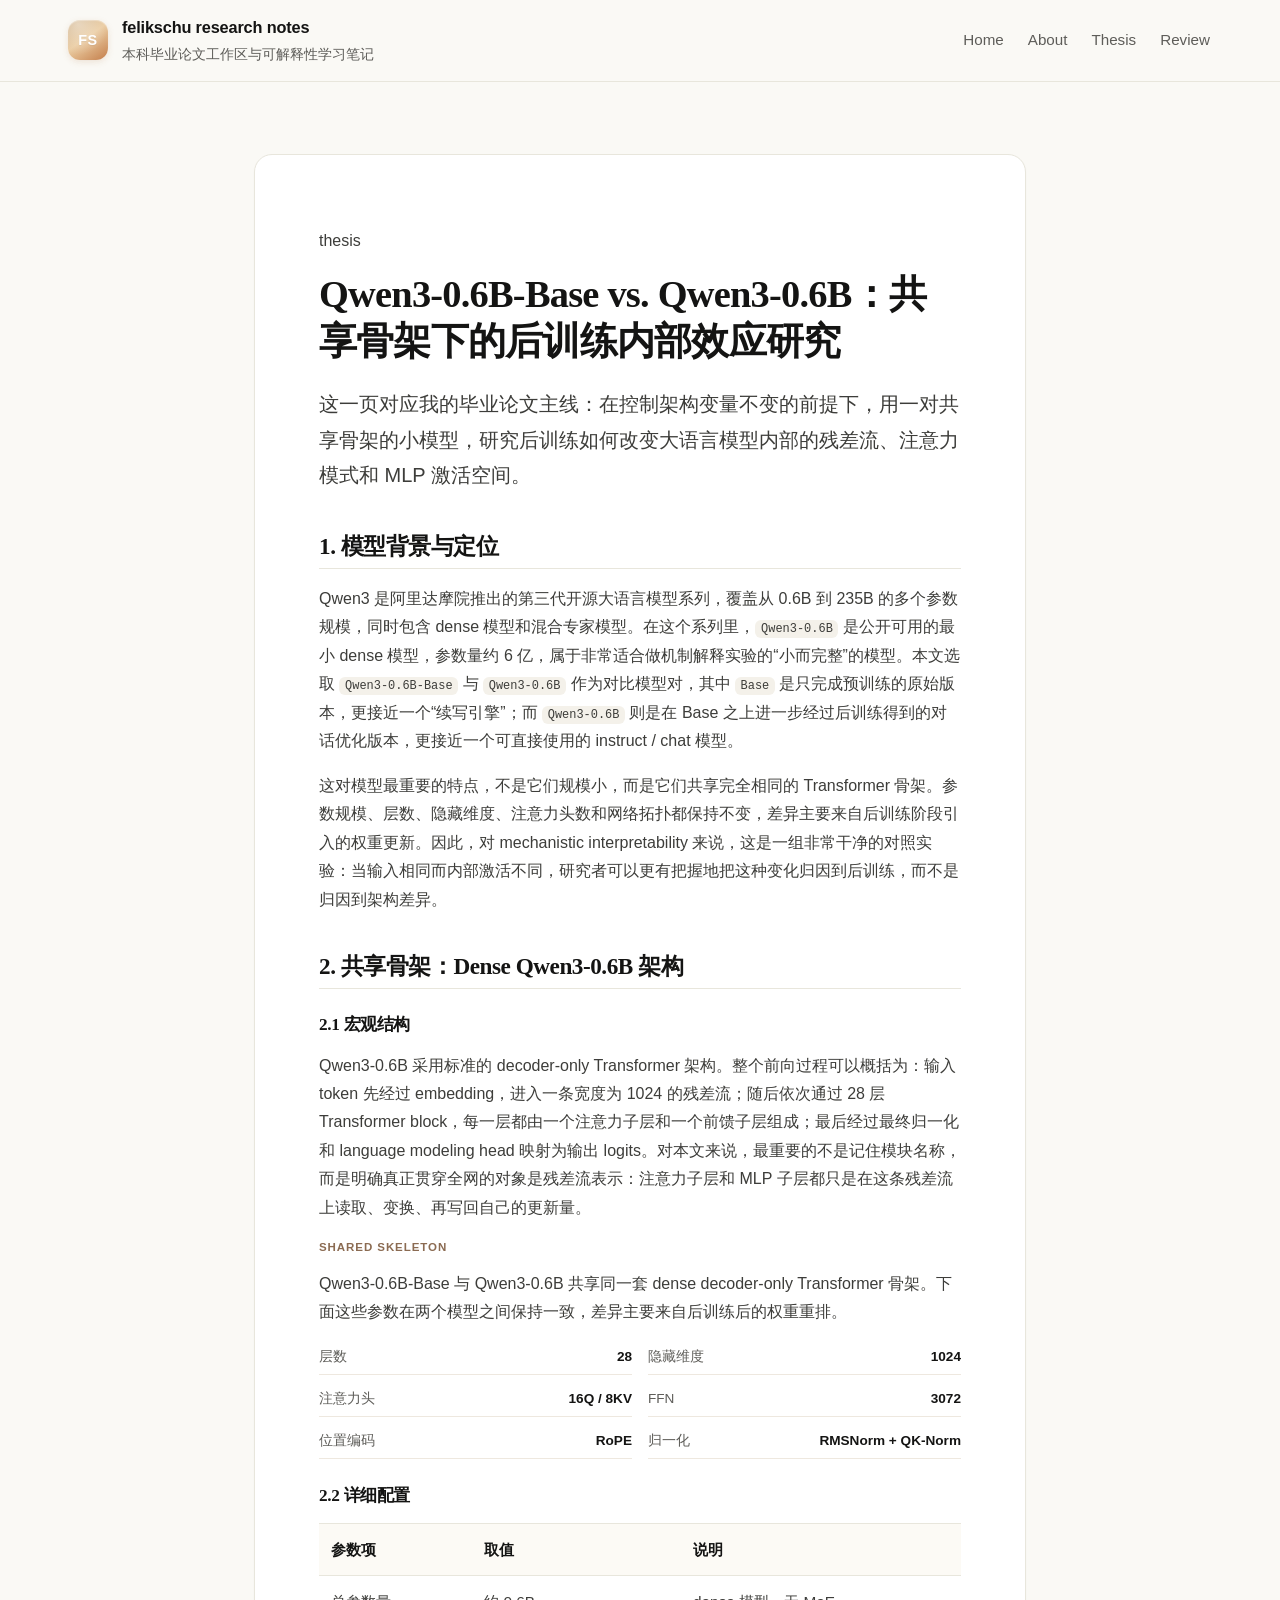
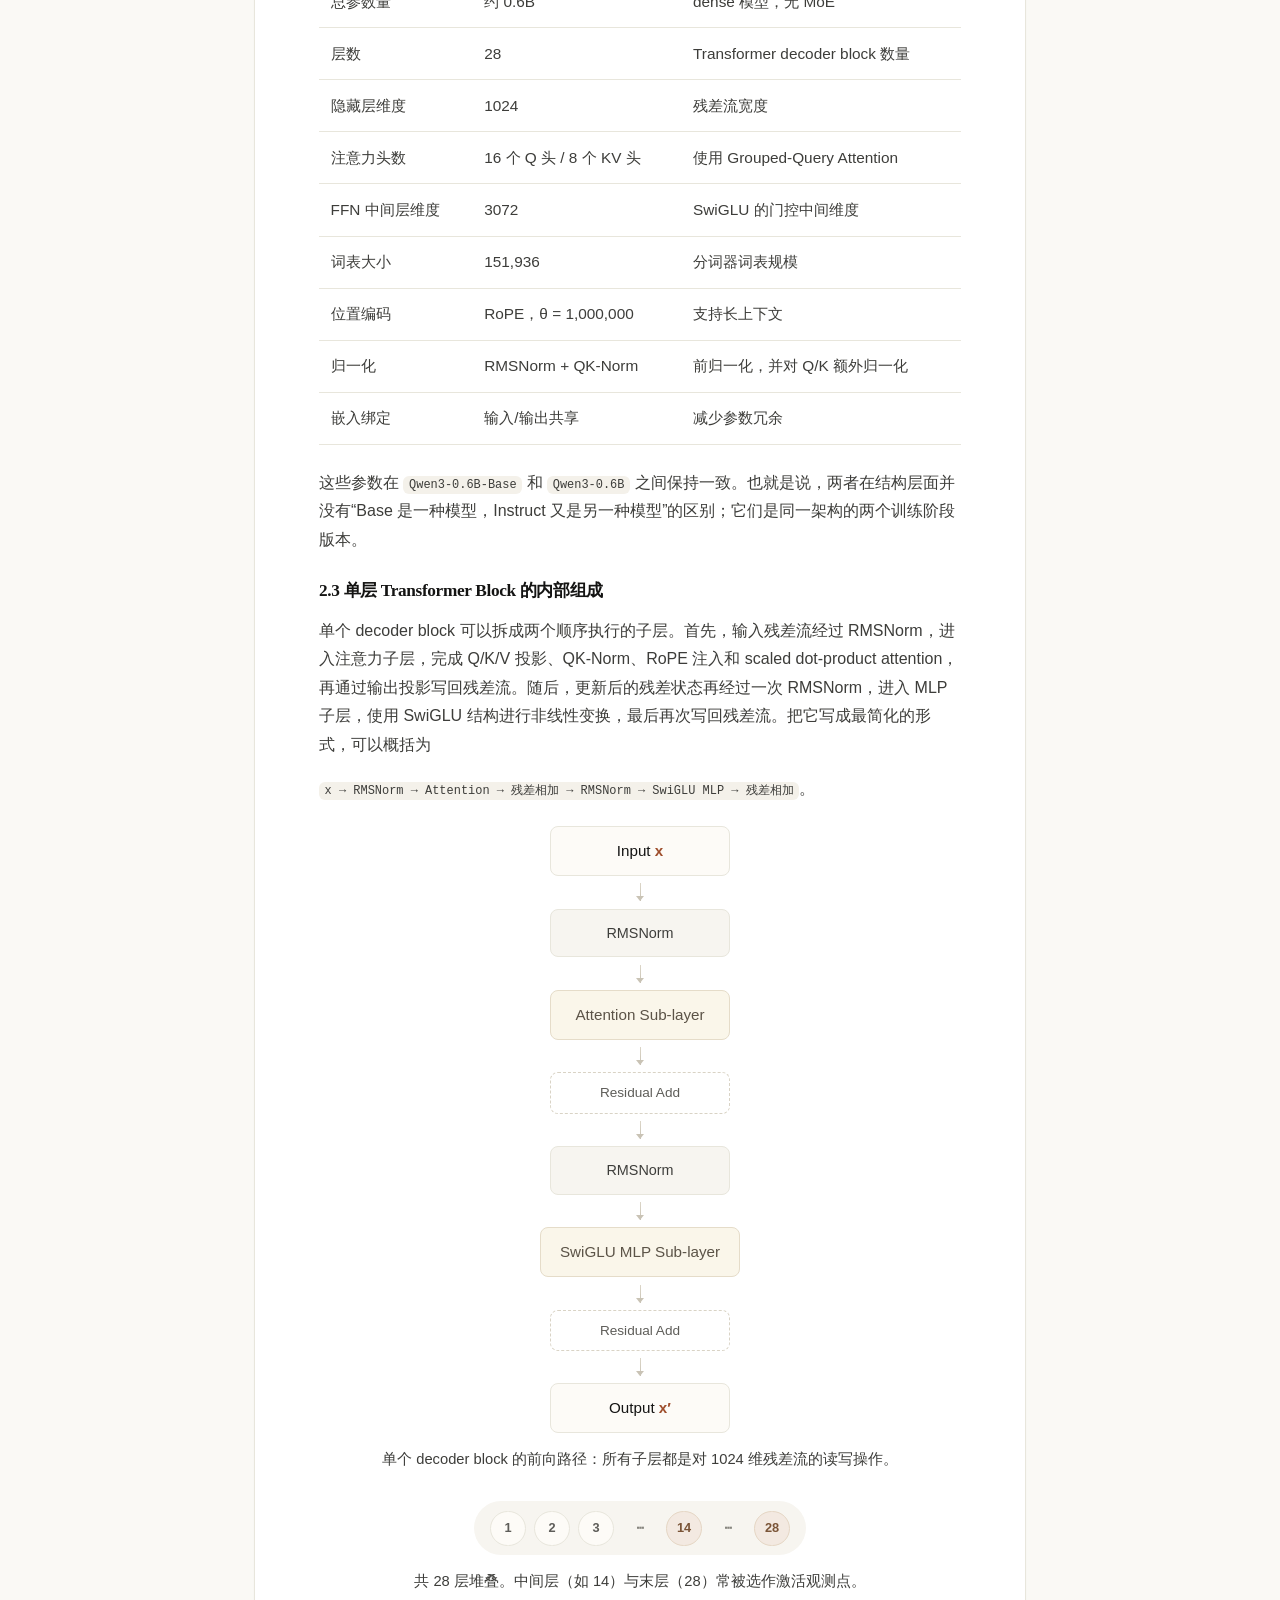
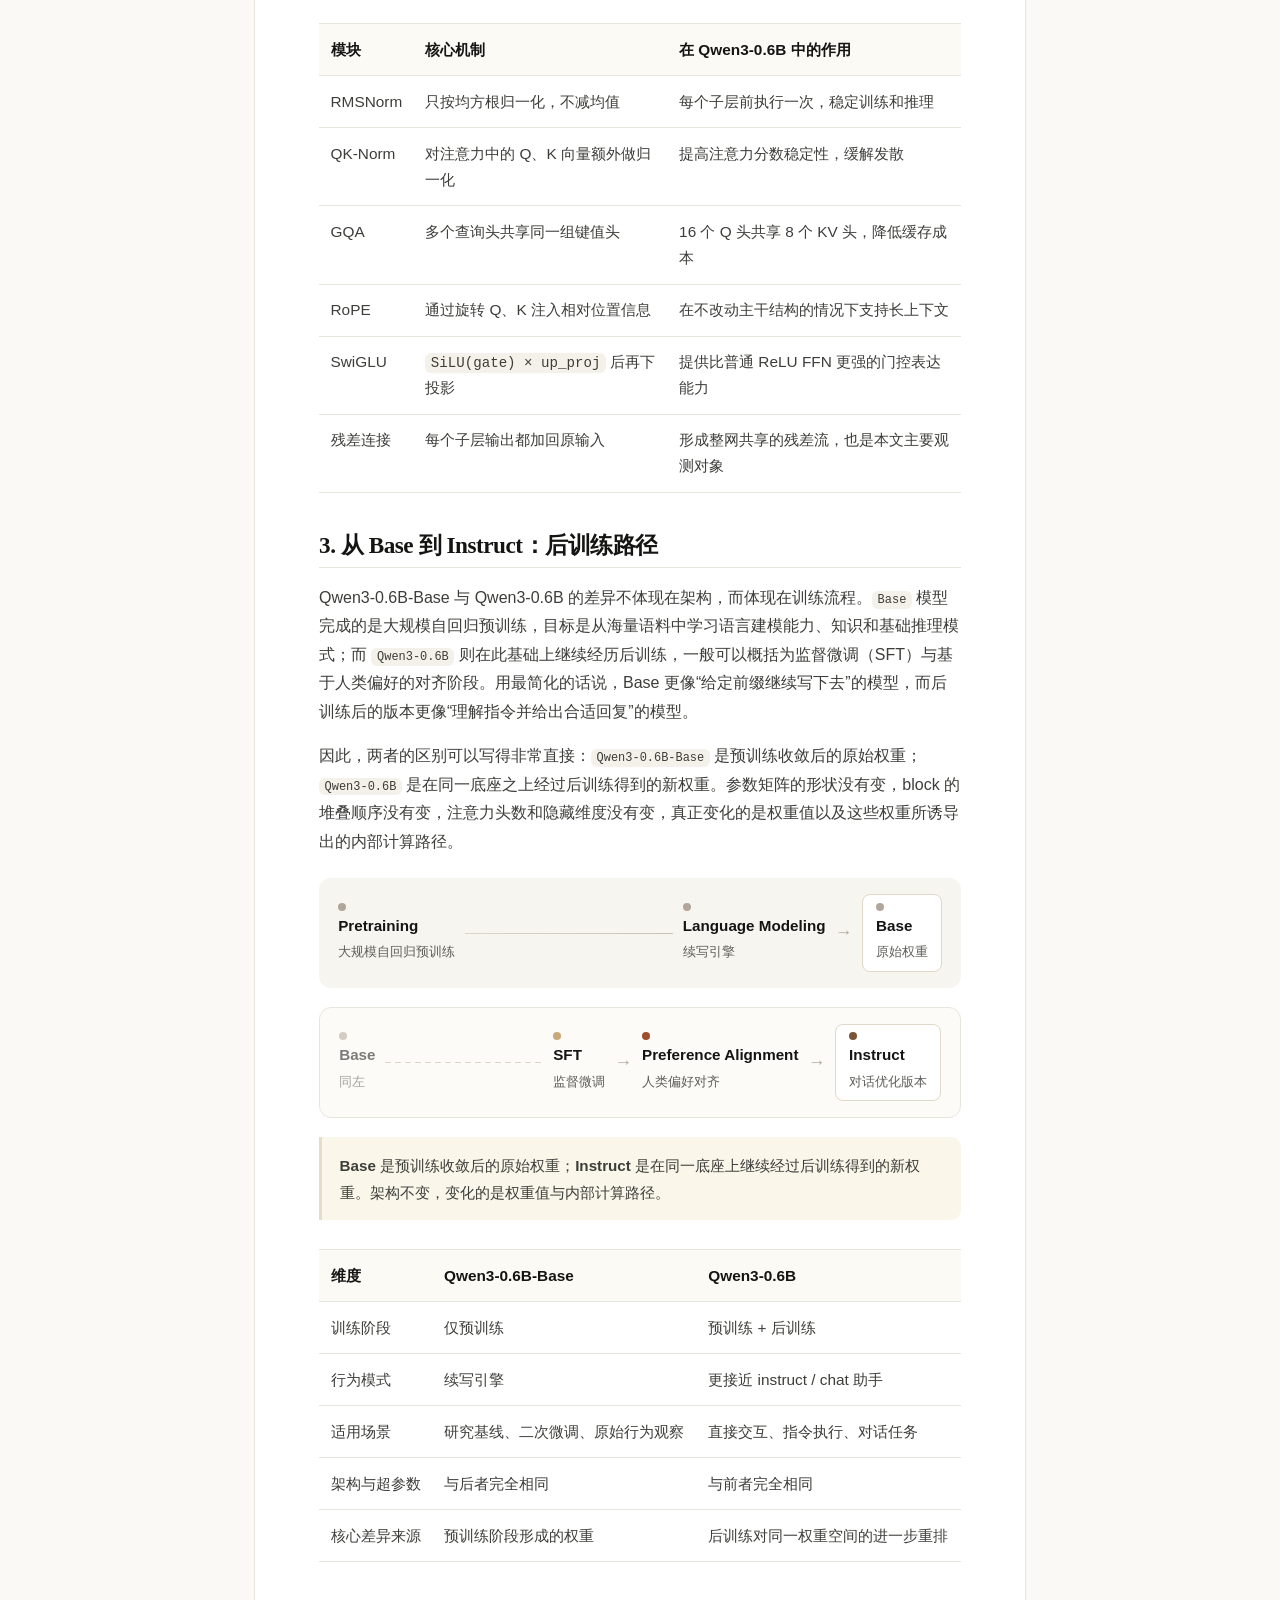
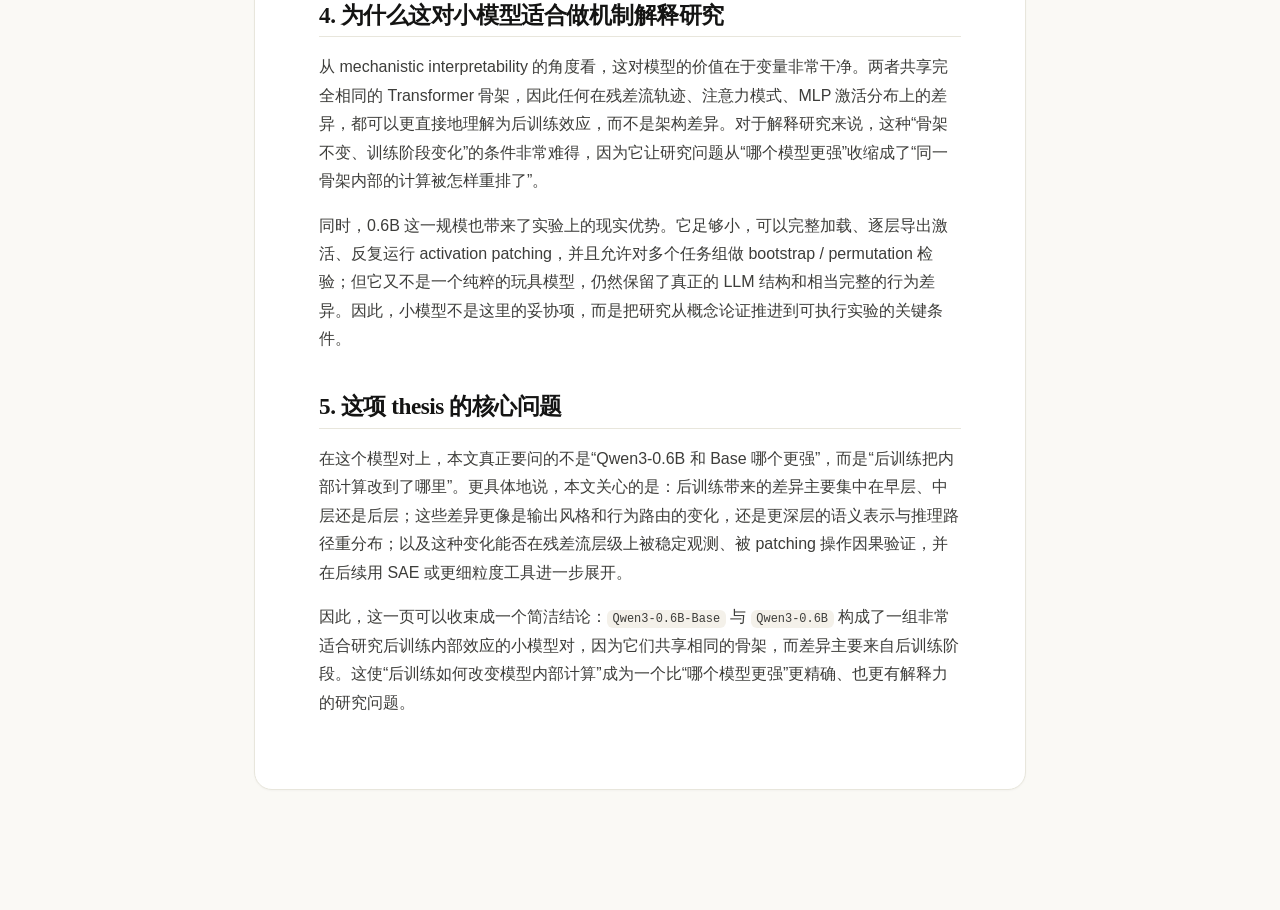
==== commit d7966044: "Update styles and thesis diagrams: cleaner layout, elegant flow charts, bilingual about" ====
--- a/thesis/index.html
+++ b/thesis/index.html
@@ -120,38 +120,39 @@
       <p>单个 decoder block 可以拆成两个顺序执行的子层。首先，输入残差流经过 RMSNorm，进入注意力子层，完成 Q/K/V 投影、QK-Norm、RoPE 注入和 scaled dot-product attention，再通过输出投影写回残差流。随后，更新后的残差状态再经过一次 RMSNorm，进入 MLP 子层，使用 SwiGLU 结构进行非线性变换，最后再次写回残差流。把它写成最简化的形式，可以概括为</p>
       <p><code>x → RMSNorm → Attention → 残差相加 → RMSNorm → SwiGLU MLP → 残差相加</code>。</p>
 
-      <section class="thesis-inline thesis-inline--flow">
-        <div class="flow-line">
-          <span class="flow-token">Token IDs</span>
-          <span class="flow-step">Embedding</span>
-          <span class="flow-step">Residual Stream [B, L, 1024]</span>
-          <span class="flow-step">28 Transformer Blocks</span>
-          <span class="flow-step">Final RMSNorm</span>
-          <span class="flow-step flow-step--dark">LM Head → Logits</span>
-        </div>
-
-        <div class="layer-ribbon">
-          <span>1</span>
-          <span>2</span>
-          <span>3</span>
-          <span>…</span>
-          <span class="is-active">14</span>
-          <span>…</span>
-          <span class="is-active">28</span>
-        </div>
-
-        <div class="block-plain">
-          <div class="block-plain__section">
-            <p class="block-plain__label">Attention Sub-layer</p>
-            <p>RMSNorm → Q/K/V projection → QK-Norm → RoPE → scaled dot-product attention → output projection → residual write-back</p>
-          </div>
-          <div class="block-plain__section">
-            <p class="block-plain__label">MLP Sub-layer</p>
-            <p>RMSNorm → SwiGLU → down projection。中间层宽度 3072，最终重新写回 1024 维残差流。</p>
-          </div>
-          <p class="block-plain__note">对机制解释来说，真正贯穿整网的对象是残差流，而不是某个孤立的单点模块。</p>
-        </div>
-      </section>
+      <div class="diagram-stack">
+        <div class="diagram-flow">
+          <div class="flow-node">Input <em>x</em></div>
+          <div class="flow-arrow" aria-hidden="true"></div>
+          <div class="flow-node flow-node--subtle">RMSNorm</div>
+          <div class="flow-arrow" aria-hidden="true"></div>
+          <div class="flow-node flow-node--accent">Attention Sub-layer</div>
+          <div class="flow-arrow" aria-hidden="true"></div>
+          <div class="flow-node flow-node--merge">Residual Add</div>
+          <div class="flow-arrow" aria-hidden="true"></div>
+          <div class="flow-node flow-node--subtle">RMSNorm</div>
+          <div class="flow-arrow" aria-hidden="true"></div>
+          <div class="flow-node flow-node--accent">SwiGLU MLP Sub-layer</div>
+          <div class="flow-arrow" aria-hidden="true"></div>
+          <div class="flow-node flow-node--merge">Residual Add</div>
+          <div class="flow-arrow" aria-hidden="true"></div>
+          <div class="flow-node">Output <em>x′</em></div>
+        </div>
+        <p class="diagram-caption">单个 decoder block 的前向路径：所有子层都是对 1024 维残差流的读写操作。</p>
+      </div>
+
+      <div class="diagram-layers">
+        <div class="layer-track">
+          <span class="layer-pill">1</span>
+          <span class="layer-pill">2</span>
+          <span class="layer-pill">3</span>
+          <span class="layer-pill layer-pill--dot">⋯</span>
+          <span class="layer-pill layer-pill--active">14</span>
+          <span class="layer-pill layer-pill--dot">⋯</span>
+          <span class="layer-pill layer-pill--active">28</span>
+        </div>
+        <p class="diagram-caption">共 28 层堆叠。中间层（如 14）与末层（28）常被选作激活观测点。</p>
+      </div>
 
       <table>
         <thead>
@@ -200,30 +201,57 @@
 
       <p>因此，两者的区别可以写得非常直接：<code>Qwen3-0.6B-Base</code> 是预训练收敛后的原始权重；<code>Qwen3-0.6B</code> 是在同一底座之上经过后训练得到的新权重。参数矩阵的形状没有变，block 的堆叠顺序没有变，注意力头数和隐藏维度没有变，真正变化的是权重值以及这些权重所诱导出的内部计算路径。</p>
 
-      <section class="thesis-inline thesis-inline--training">
-        <div class="training-lanes">
-          <div class="training-lane">
-            <p class="training-lane__title">Qwen3-0.6B-Base</p>
-            <div class="training-chain">
-              <span>Pretraining</span>
-              <i>→</i>
-              <span>Language Modeling</span>
-            </div>
-            <p>更接近续写引擎，内部表示更偏向语言统计、知识恢复与原始 continuation 行为。</p>
-          </div>
-          <div class="training-lane">
-            <p class="training-lane__title">Qwen3-0.6B</p>
-            <div class="training-chain">
-              <span>Base</span>
-              <i>→</i>
-              <span>SFT</span>
-              <i>→</i>
-              <span>Preference Alignment</span>
-            </div>
-            <p>在相同骨架上形成新的行为路由，更接近 instruct / chat 助手，风格、格式与安全相关的信号更强。</p>
-          </div>
-        </div>
-      </section>
+      <div class="diagram-training">
+        <div class="training-track">
+          <div class="training-stage">
+            <span class="stage-dot stage-dot--base"></span>
+            <div class="stage-label">Pretraining</div>
+            <div class="stage-desc">大规模自回归预训练</div>
+          </div>
+          <div class="training-connector" aria-hidden="true"></div>
+          <div class="training-stage">
+            <span class="stage-dot stage-dot--base"></span>
+            <div class="stage-label">Language Modeling</div>
+            <div class="stage-desc">续写引擎</div>
+          </div>
+          <div class="training-arrow" aria-hidden="true">→</div>
+          <div class="training-stage training-stage--highlight">
+            <span class="stage-dot stage-dot--base"></span>
+            <div class="stage-label">Base</div>
+            <div class="stage-desc">原始权重</div>
+          </div>
+        </div>
+
+        <div class="training-track training-track--instruct">
+          <div class="training-stage training-stage--ghost">
+            <span class="stage-dot stage-dot--base"></span>
+            <div class="stage-label">Base</div>
+            <div class="stage-desc">同左</div>
+          </div>
+          <div class="training-connector training-connector--dashed" aria-hidden="true"></div>
+          <div class="training-stage">
+            <span class="stage-dot stage-dot--sft"></span>
+            <div class="stage-label">SFT</div>
+            <div class="stage-desc">监督微调</div>
+          </div>
+          <div class="training-arrow" aria-hidden="true">→</div>
+          <div class="training-stage">
+            <span class="stage-dot stage-dot--align"></span>
+            <div class="stage-label">Preference Alignment</div>
+            <div class="stage-desc">人类偏好对齐</div>
+          </div>
+          <div class="training-arrow" aria-hidden="true">→</div>
+          <div class="training-stage training-stage--highlight">
+            <span class="stage-dot stage-dot--final"></span>
+            <div class="stage-label">Instruct</div>
+            <div class="stage-desc">对话优化版本</div>
+          </div>
+        </div>
+
+        <div class="training-note">
+          <p><strong>Base</strong> 是预训练收敛后的原始权重；<strong>Instruct</strong> 是在同一底座上继续经过后训练得到的新权重。架构不变，变化的是权重值与内部计算路径。</p>
+        </div>
+      </div>
 
       <table>
         <thead>
--- a/assets/styles.css
+++ b/assets/styles.css
@@ -770,13 +770,6 @@
   border-bottom: 1px solid var(--line);
 }
 
-.thesis-inline {
-  margin: 1.1rem 0 1.6rem;
-  padding: 1rem 0 0.3rem;
-  border-top: 1px solid #ece7df;
-  border-bottom: 1px solid #f1ece5;
-}
-
 .mini-chip {
   display: inline-block;
   color: #8b6b52;
@@ -822,128 +815,218 @@
   text-align: right;
 }
 
-.flow-line {
-  display: flex;
-  flex-wrap: wrap;
-  gap: 0.55rem;
-  align-items: center;
-  margin-bottom: 0.85rem;
-  color: #655f58;
-  font-size: 0.84rem;
-  line-height: 1.6;
-}
-
-.flow-line > span {
-  font-weight: 600;
-}
-
-.flow-line > span:not(:last-child)::after {
-  content: "→";
-  margin-left: 0.5rem;
-  color: #b0a79a;
-}
-
-.flow-token {
-  color: #7b5d46 !important;
-}
-
-.flow-step--dark {
-  color: #4f4a43 !important;
-}
-
-.layer-ribbon {
-  display: flex;
-  flex-wrap: wrap;
-  justify-content: flex-start;
-  gap: 0.38rem;
-  margin: 0.65rem 0 1rem;
-}
-
-.layer-ribbon span {
-  min-width: 34px;
-  padding: 0.16rem 0.2rem 0.22rem;
-  color: #5d564d;
-  font-size: 0.76rem;
-  font-weight: 650;
+/* Elegant diagrams for thesis page */
+.diagram-stack,
+.diagram-layers,
+.diagram-training {
+  margin: 1.4rem 0 1.8rem;
+}
+
+.diagram-caption {
+  margin: 0.8rem 0 0;
+  color: var(--muted);
+  font-size: 0.92rem;
   text-align: center;
-  border-bottom: 1px solid transparent;
-}
-
-.layer-ribbon .is-active {
-  color: #7a5437;
-  border-bottom-color: #d9c3a7;
-}
-
-.block-plain {
-  display: grid;
-  gap: 0.85rem;
-  margin-top: 0.2rem;
-}
-
-.block-plain__section {
-  padding-left: 0.95rem;
-  border-left: 1px solid #e7ddd0;
-}
-
-.block-plain__label {
-  margin: 0 0 0.18rem;
-  color: var(--ink);
-  font-size: 0.84rem;
-  font-weight: 650;
-}
-
-.block-plain__section p:last-child,
-.block-plain__note {
-  margin: 0;
-  color: var(--muted);
-  font-size: 0.86rem;
-  line-height: 1.62;
-}
-
-.block-plain__note {
-  padding-top: 0.2rem;
-}
-
-.training-lanes {
-  display: grid;
-  grid-template-columns: repeat(2, minmax(0, 1fr));
-  gap: 1rem;
-}
-
-.training-lane {
-  padding: 0.35rem 0 0.2rem;
-  border-top: 1px solid #ece7df;
-}
-
-.training-lane__title {
-  margin: 0 0 0.55rem;
+}
+
+/* Vertical flow diagram */
+.diagram-flow {
+  display: flex;
+  flex-direction: column;
+  align-items: center;
+  gap: 0.45rem;
+}
+
+.flow-node {
+  min-width: 180px;
+  max-width: 320px;
+  text-align: center;
+  padding: 0.7rem 1.2rem;
+  background: #fdfbf7;
+  border: 1px solid #e8e6dc;
+  border-radius: 8px;
   color: var(--ink);
   font-size: 0.95rem;
-  font-weight: 650;
-}
-
-.training-chain {
-  display: flex;
+  font-weight: 500;
+}
+
+.flow-node em {
+  font-style: normal;
+  color: var(--accent);
+  font-weight: 600;
+}
+
+.flow-node--subtle {
+  background: #f7f5f0;
+  color: var(--ink-secondary);
+  font-size: 0.9rem;
+}
+
+.flow-node--accent {
+  background: #faf6ea;
+  border-color: #e5dcc9;
+  color: #5b5347;
+}
+
+.flow-node--merge {
+  background: transparent;
+  border: 1px dashed #d9d3c5;
+  color: var(--muted);
+  font-size: 0.85rem;
+  padding: 0.5rem 1rem;
+}
+
+.flow-arrow {
+  width: 1px;
+  height: 18px;
+  background: linear-gradient(to bottom, #dcd6c8, #c9c3b5);
+  position: relative;
+}
+
+.flow-arrow::after {
+  content: "";
+  position: absolute;
+  left: 50%;
+  bottom: 0;
+  transform: translateX(-50%);
+  width: 0;
+  height: 0;
+  border-left: 4px solid transparent;
+  border-right: 4px solid transparent;
+  border-top: 5px solid #c9c3b5;
+}
+
+/* Layer ribbon */
+.diagram-layers {
+  display: flex;
+  flex-direction: column;
+  align-items: center;
+}
+
+.layer-track {
+  display: inline-flex;
   flex-wrap: wrap;
-  gap: 0.42rem;
-  align-items: center;
-  margin-bottom: 0.65rem;
-  color: #665f56;
+  justify-content: center;
+  gap: 0.5rem;
+  padding: 0.6rem 1rem;
+  background: #f7f5f0;
+  border-radius: 999px;
+}
+
+.layer-pill {
+  min-width: 36px;
+  text-align: center;
+  padding: 0.35rem 0.55rem;
+  font-size: 0.8rem;
+  font-weight: 600;
+  color: var(--muted);
+  background: #fdfbf7;
+  border: 1px solid #e8e6dc;
+  border-radius: 999px;
+}
+
+.layer-pill--dot {
+  background: transparent;
+  border-color: transparent;
+  color: var(--cloud);
+}
+
+.layer-pill--active {
+  background: #f3e9e1;
+  border-color: #e5d6c4;
+  color: #7a5437;
+}
+
+/* Training diagram */
+.diagram-training {
+  display: grid;
+  gap: 1.2rem;
+}
+
+.training-track {
+  display: flex;
+  align-items: center;
+  flex-wrap: wrap;
+  gap: 0.6rem;
+  padding: 1rem 1.2rem;
+  background: #f7f5f0;
+  border-radius: 12px;
+}
+
+.training-track--instruct {
+  background: #fdfbf7;
+  border: 1px solid #e8e6dc;
+}
+
+.training-stage {
+  display: flex;
+  flex-direction: column;
+  align-items: flex-start;
+  gap: 0.15rem;
+}
+
+.training-stage--ghost {
+  opacity: 0.55;
+}
+
+.training-stage--highlight {
+  padding: 0.45rem 0.8rem;
+  background: #fff;
+  border: 1px solid #e0d8c8;
+  border-radius: 8px;
+}
+
+.stage-dot {
+  width: 8px;
+  height: 8px;
+  border-radius: 50%;
+}
+
+.stage-dot--base { background: #b0a79a; }
+.stage-dot--sft { background: #c9a87c; }
+.stage-dot--align { background: #9e4e2c; }
+.stage-dot--final { background: #7a5437; }
+
+.stage-label {
+  font-size: 0.95rem;
+  font-weight: 600;
+  color: var(--ink);
+}
+
+.stage-desc {
   font-size: 0.82rem;
-}
-
-.training-chain span {
-  font-weight: 600;
-}
-
-.training-chain i {
-  color: #b2a797;
-  font-style: normal;
-}
-
-.training-lane p:last-child {
+  color: var(--muted);
+}
+
+.training-connector {
+  flex: 1 1 auto;
+  height: 1px;
+  min-width: 28px;
+  background: linear-gradient(to right, #dcd6c8, #c9c3b5);
+}
+
+.training-connector--dashed {
+  background: repeating-linear-gradient(to right, #dcd6c8 0, #dcd6c8 6px, transparent 6px, transparent 10px);
+}
+
+.training-arrow {
+  color: #b0a79a;
+  font-size: 1.1rem;
+  font-weight: 500;
+}
+
+.training-note {
+  padding: 0.9rem 1.1rem;
+  background: #faf6ea;
+  border-left: 3px solid #e5dcc9;
+  border-radius: 0 10px 10px 0;
+  color: var(--ink-secondary);
+  font-size: 0.95rem;
+  line-height: 1.7;
+}
+
+.training-note p {
   margin: 0;
-  color: var(--muted);
 }
 
 .lang-divider {
